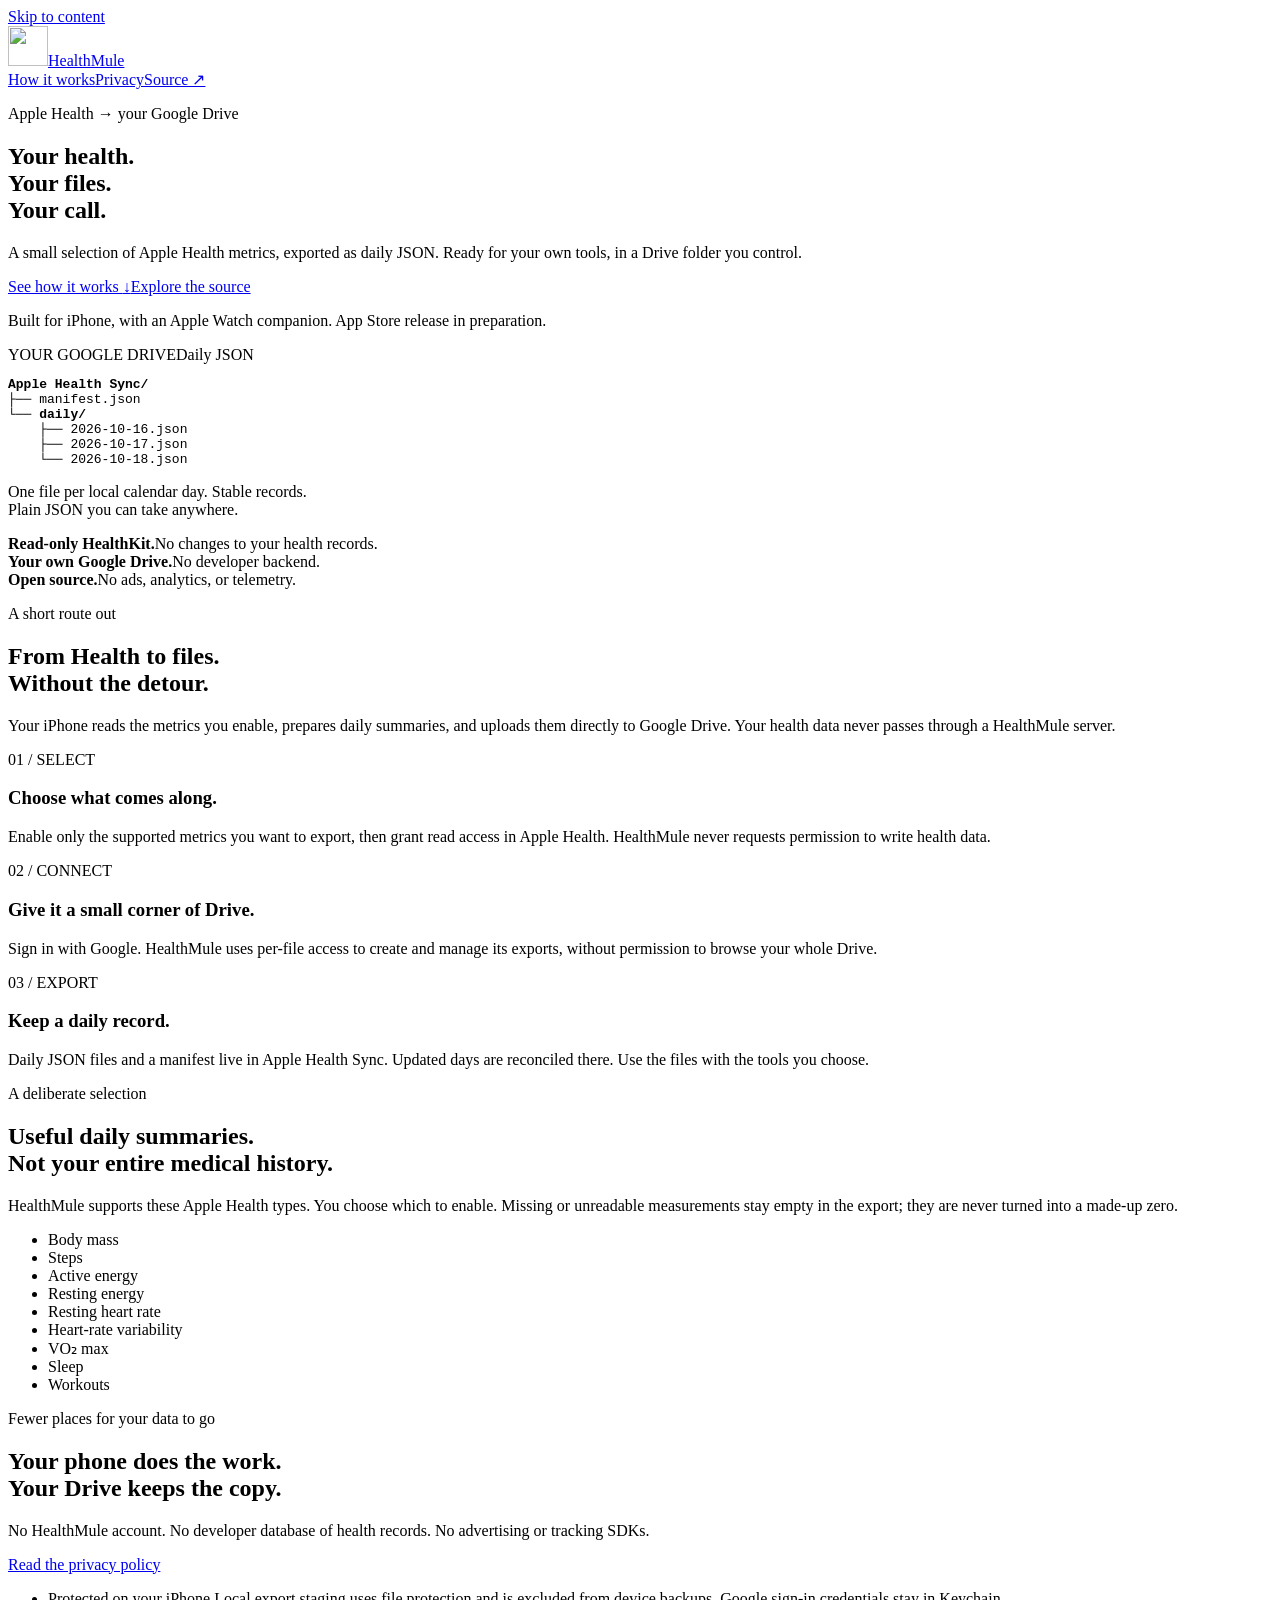
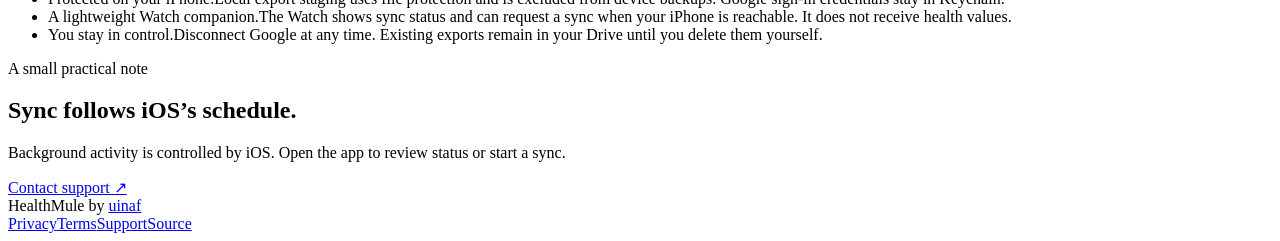
==== website/index.html @ 0ae4e0bc "feat: add HealthMule website and privacy policy" ====
<!doctype html>
<html lang="en">
<head>
  <meta charset="utf-8">
  <meta name="viewport" content="width=device-width, initial-scale=1">
  <title>HealthMule — Apple Health, in your own files</title>
  <meta name="description" content="Export a small, read-only selection of Apple Health metrics as daily JSON files in your own Google Drive. No developer backend, ads, or analytics.">
  <link rel="canonical" href="https://healthmule.uinaf.dev/">
  <link rel="icon" href="/assets/icon.png" type="image/png">
  <link rel="stylesheet" href="/styles.css">
  <meta name="theme-color" content="#11120f">
</head>
<body>
  <a class="skip" href="#main">Skip to content</a>
  <header class="header wrap">
    <a class="brand" href="/" aria-label="HealthMule home"><img src="/assets/icon.png" alt="" width="40" height="40">HealthMule</a>
    <nav class="nav" aria-label="Main navigation"><a href="#how-it-works">How it works</a><a href="/privacy/">Privacy</a><a class="source" href="https://github.com/uinaf/healthmule-ios">Source ↗</a></nav>
  </header>
  <main id="main" class="wrap">
    <section class="hero" aria-labelledby="hero-title">
      <div>
        <p class="eyebrow">Apple Health → your Google Drive</p>
        <h1 id="hero-title">Your health.<br>Your files.<br><span>Your call.</span></h1>
        <p class="intro">A small selection of Apple Health metrics, exported as daily JSON. Ready for your own tools, in a Drive folder you control.</p>
        <div class="actions"><a class="button" href="#how-it-works">See how it works <span aria-hidden="true">↓</span></a><a class="text-link" href="https://github.com/uinaf/healthmule-ios">Explore the source</a></div>
        <p class="availability">Built for iPhone, with an Apple Watch companion. App Store release in preparation.</p>
      </div>
      <div class="export" aria-label="Illustrative export folder structure">
        <div class="export-top"><span>YOUR GOOGLE DRIVE</span><span class="status"><span class="dot" aria-hidden="true"></span>Daily JSON</span></div>
        <pre class="file-tree"><strong>Apple Health Sync/</strong>
├── manifest.json
└── <strong>daily/</strong>
    ├── 2026-10-16.json
    ├── 2026-10-17.json
    └── 2026-10-18.json</pre>
        <p class="export-note">One file per local calendar day. Stable records.<br>Plain JSON you can take anywhere.</p>
      </div>
    </section>
    <div class="principles" aria-label="Privacy principles"><div><b>Read-only HealthKit.</b><span>No changes to your health records.</span></div><div><b>Your own Google Drive.</b><span>No developer backend.</span></div><div><b>Open source.</b><span>No ads, analytics, or telemetry.</span></div></div>
    <section class="section" id="how-it-works" aria-labelledby="how-title">
      <div class="section-head"><div><p class="eyebrow">A short route out</p><h2 id="how-title">From Health to files.<br>Without the detour.</h2></div><p>Your iPhone reads the metrics you enable, prepares daily summaries, and uploads them directly to Google Drive. Your health data never passes through a HealthMule server.</p></div>
      <div class="steps">
        <div><span class="step-number">01 / SELECT</span><h3>Choose what comes along.</h3><p>Enable only the supported metrics you want to export, then grant read access in Apple Health. HealthMule never requests permission to write health data.</p></div>
        <div><span class="step-number">02 / CONNECT</span><h3>Give it a small corner of Drive.</h3><p>Sign in with Google. HealthMule uses per-file access to create and manage its exports, without permission to browse your whole Drive.</p></div>
        <div><span class="step-number">03 / EXPORT</span><h3>Keep a daily record.</h3><p>Daily JSON files and a manifest live in Apple Health Sync. Updated days are reconciled there. Use the files with the tools you choose.</p></div>
      </div>
    </section>
    <section class="section" aria-labelledby="metrics-title">
      <p class="eyebrow">A deliberate selection</p><h2 id="metrics-title">Useful daily summaries.<br>Not your entire medical history.</h2>
      <p class="section-copy">HealthMule supports these Apple Health types. You choose which to enable. Missing or unreadable measurements stay empty in the export; they are never turned into a made-up zero.</p>
      <ul class="metric-list"><li>Body mass</li><li>Steps</li><li>Active energy</li><li>Resting energy</li><li>Resting heart rate</li><li>Heart-rate variability</li><li>VO₂ max</li><li>Sleep</li><li>Workouts</li></ul>
    </section>
    <section class="section privacy-block" aria-labelledby="privacy-title">
      <div><p class="eyebrow">Fewer places for your data to go</p><h2 id="privacy-title">Your phone does the work.<br>Your Drive keeps the copy.</h2><p class="section-copy">No HealthMule account. No developer database of health records. No advertising or tracking SDKs.</p><a class="text-link" href="/privacy/">Read the privacy policy</a></div>
      <ul class="privacy-points"><li>Protected on your iPhone.<span>Local export staging uses file protection and is excluded from device backups. Google sign-in credentials stay in Keychain.</span></li><li>A lightweight Watch companion.<span>The Watch shows sync status and can request a sync when your iPhone is reachable. It does not receive health values.</span></li><li>You stay in control.<span>Disconnect Google at any time. Existing exports remain in your Drive until you delete them yourself.</span></li></ul>
    </section>
    <section class="section support" aria-labelledby="support-title"><div><p class="eyebrow">A small practical note</p><h2 id="support-title">Sync follows iOS’s schedule.</h2><p>Background activity is controlled by iOS. Open the app to review status or start a sync.</p></div><a class="text-link" href="mailto:altay@uinaf.dev">Contact support ↗</a></section>
  </main>
  <footer class="footer wrap"><span>HealthMule by <a href="https://uinaf.dev">uinaf</a></span><div class="footer-links"><a href="/privacy/">Privacy</a><a href="/terms/">Terms</a><a href="mailto:altay@uinaf.dev">Support</a><a href="https://github.com/uinaf/healthmule-ios">Source</a></div></footer>
</body>
</html>
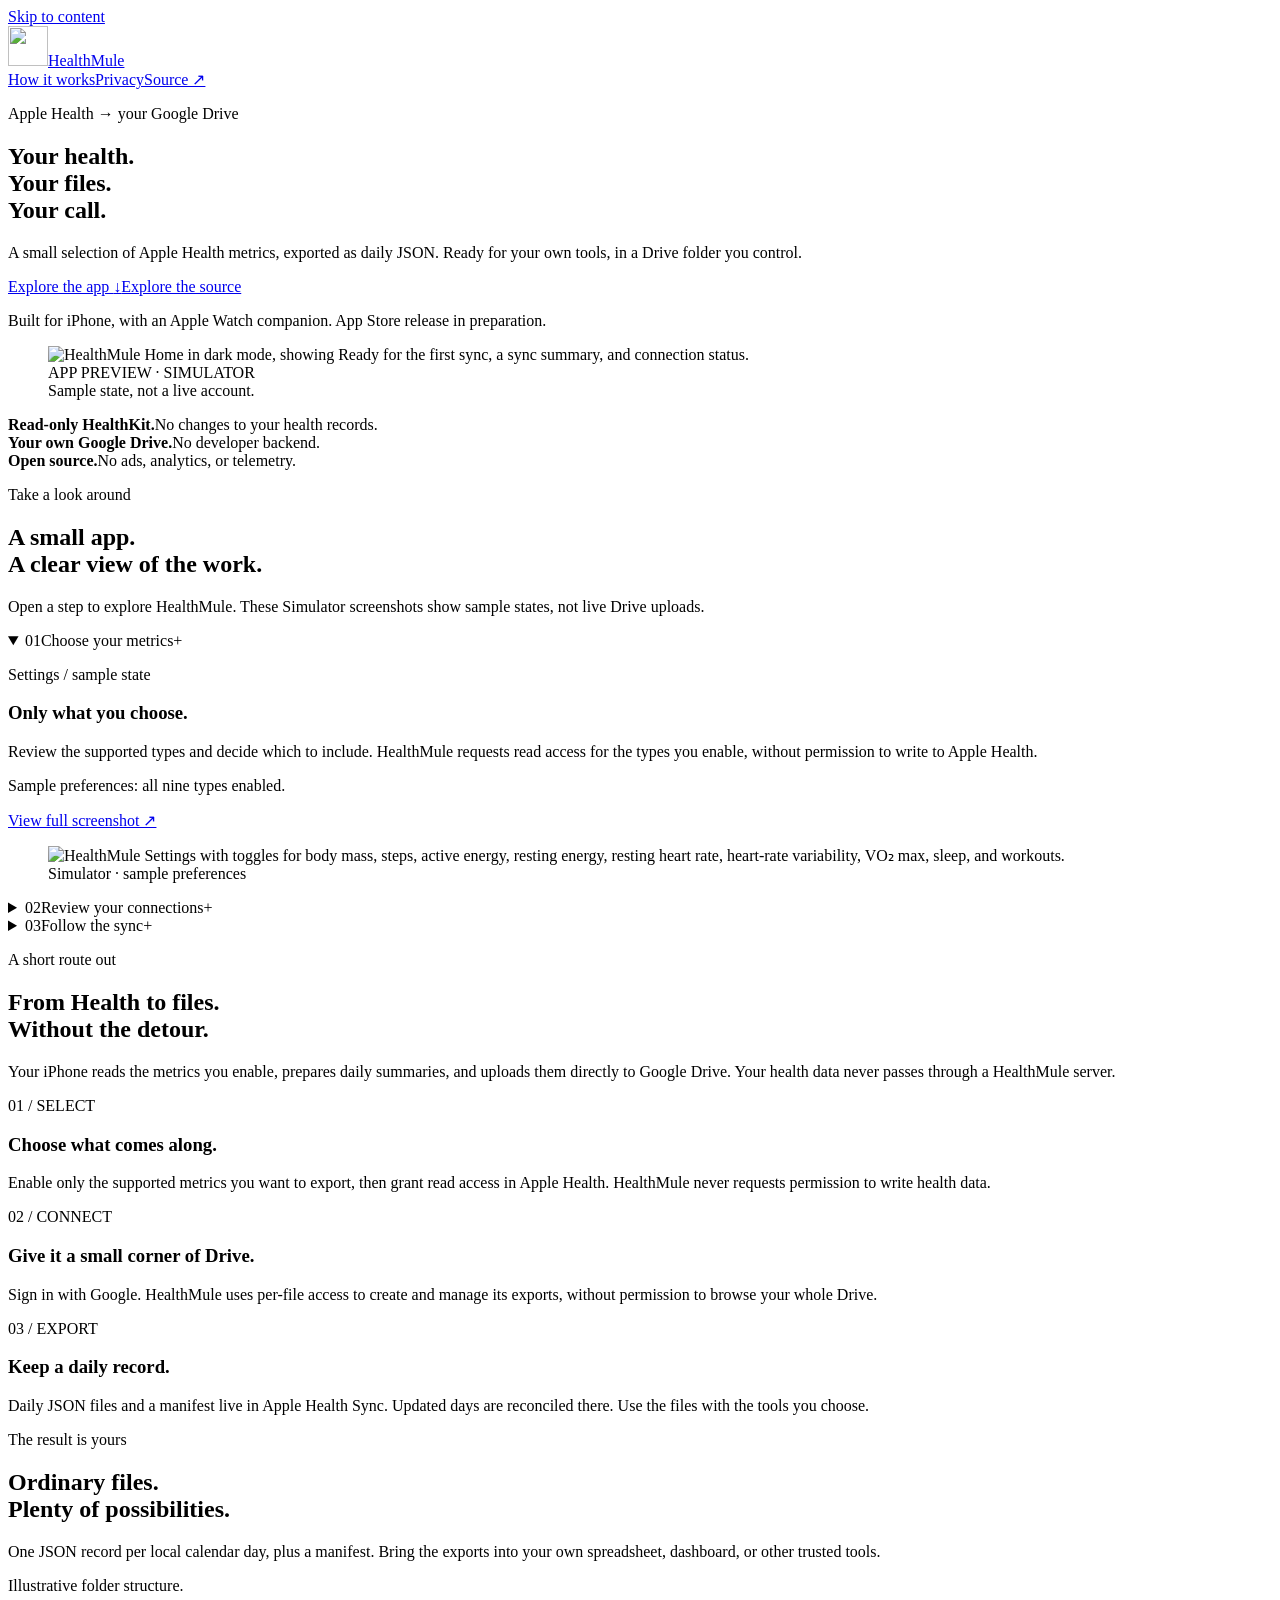
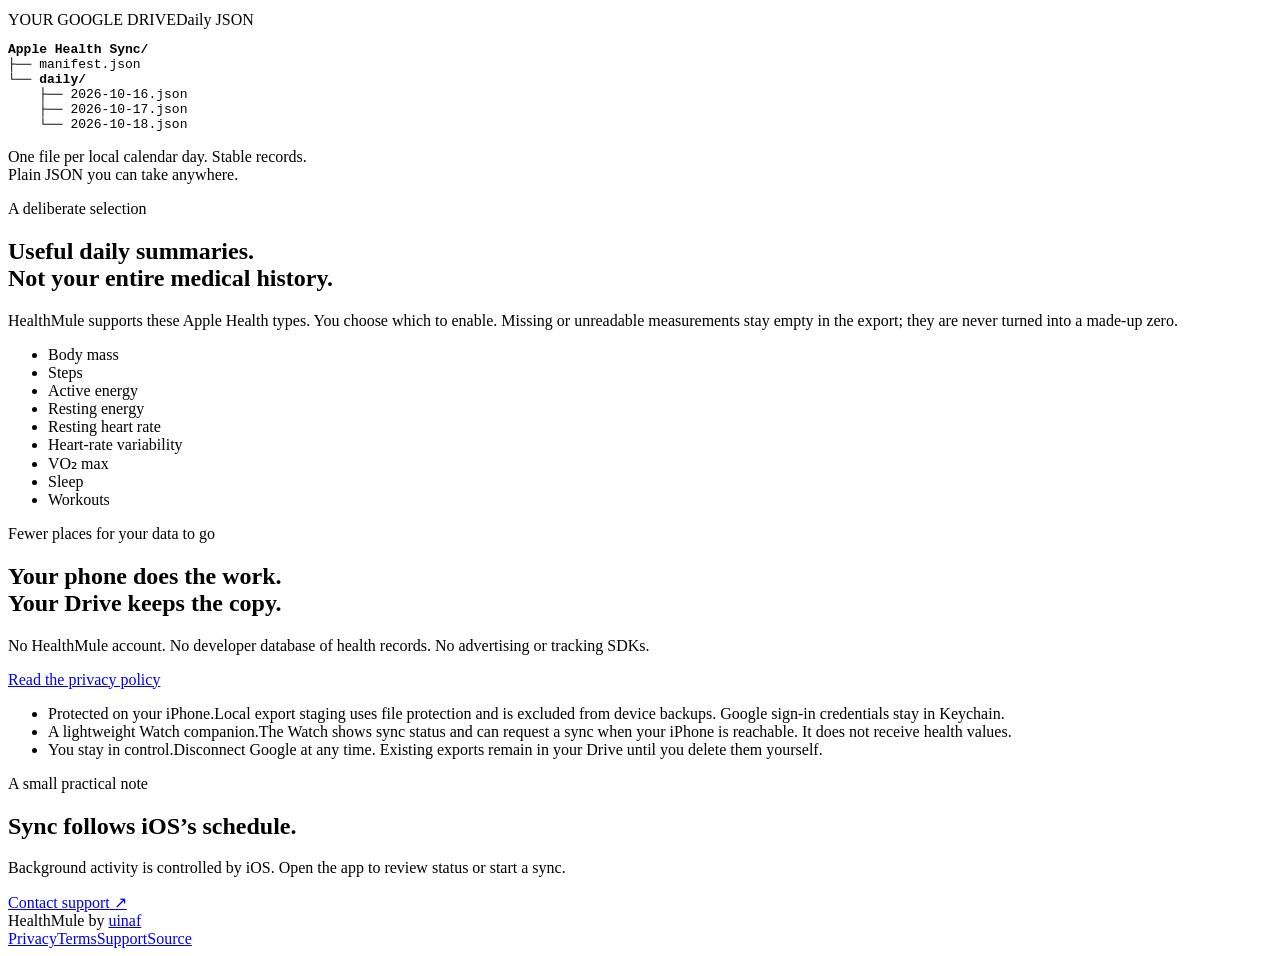
==== commit 2f0d8c65: "feat: show app screenshots and walkthrough on website" ====
--- a/website/index.html
+++ b/website/index.html
@@ -22,9 +22,41 @@
         <p class="eyebrow">Apple Health → your Google Drive</p>
         <h1 id="hero-title">Your health.<br>Your files.<br><span>Your call.</span></h1>
         <p class="intro">A small selection of Apple Health metrics, exported as daily JSON. Ready for your own tools, in a Drive folder you control.</p>
-        <div class="actions"><a class="button" href="#how-it-works">See how it works <span aria-hidden="true">↓</span></a><a class="text-link" href="https://github.com/uinaf/healthmule-ios">Explore the source</a></div>
+        <div class="actions"><a class="button" href="#demo">Explore the app <span aria-hidden="true">↓</span></a><a class="text-link" href="https://github.com/uinaf/healthmule-ios">Explore the source</a></div>
         <p class="availability">Built for iPhone, with an Apple Watch companion. App Store release in preparation.</p>
       </div>
+      <figure class="hero-preview">
+        <div class="phone-frame"><img src="/assets/home-dark.jpg" width="660" height="1435" alt="HealthMule Home in dark mode, showing Ready for the first sync, a sync summary, and connection status." fetchpriority="high"></div>
+        <figcaption>APP PREVIEW · SIMULATOR<br><span>Sample state, not a live account.</span></figcaption>
+      </figure>
+    </section>
+    <div class="principles" aria-label="Privacy principles"><div><b>Read-only HealthKit.</b><span>No changes to your health records.</span></div><div><b>Your own Google Drive.</b><span>No developer backend.</span></div><div><b>Open source.</b><span>No ads, analytics, or telemetry.</span></div></div>
+    <section class="section" id="demo" aria-labelledby="demo-title">
+      <div class="section-head"><div><p class="eyebrow">Take a look around</p><h2 id="demo-title">A small app.<br>A clear view of the work.</h2></div><p>Open a step to explore HealthMule. These Simulator screenshots show sample states, not live Drive uploads.</p></div>
+      <div class="walkthrough">
+        <details name="app-demo" open>
+          <summary><span class="demo-number">01</span><span>Choose your metrics</span><span class="demo-toggle" aria-hidden="true">+</span></summary>
+          <div class="demo-content"><div class="demo-copy"><p class="eyebrow">Settings / sample state</p><h3>Only what you choose.</h3><p>Review the supported types and decide which to include. HealthMule requests read access for the types you enable, without permission to write to Apple Health.</p><p class="demo-note">Sample preferences: all nine types enabled.</p><a class="text-link" href="/assets/settings.jpg">View full screenshot ↗</a></div><figure class="demo-screen"><img src="/assets/settings.jpg" width="660" height="1435" alt="HealthMule Settings with toggles for body mass, steps, active energy, resting energy, resting heart rate, heart-rate variability, VO₂ max, sleep, and workouts." loading="lazy"><figcaption>Simulator · sample preferences</figcaption></figure></div>
+        </details>
+        <details name="app-demo">
+          <summary><span class="demo-number">02</span><span>Review your connections</span><span class="demo-toggle" aria-hidden="true">+</span></summary>
+          <div class="demo-content"><div class="demo-copy"><p class="eyebrow">Home / sample state</p><h3>Know when you’re ready.</h3><p>Home brings Apple Health access, Google Drive connection status, and the sync summary together. Start a sync from the same screen when setup is ready.</p><p class="demo-note">Sample account and connection status.</p><a class="text-link" href="/assets/home-dark.jpg">View full screenshot ↗</a></div><figure class="demo-screen"><img src="/assets/home-dark.jpg" width="660" height="1435" alt="HealthMule Home in dark mode, ready for the first sync, with Apple Health and Google Drive connection rows." loading="lazy"><figcaption>Simulator · sample connections</figcaption></figure></div>
+        </details>
+        <details name="app-demo">
+          <summary><span class="demo-number">03</span><span>Follow the sync</span><span class="demo-toggle" aria-hidden="true">+</span></summary>
+          <div class="demo-content"><div class="demo-copy"><p class="eyebrow">Sync / sample state</p><h3>See progress as it happens.</h3><p>HealthMule prepares daily records locally before uploading them. The sync card shows progress through that work, with a summary below.</p><p class="demo-note">Sample progress: processing 12 of 30 days.</p><a class="text-link" href="/assets/sync-in-progress.jpg">View full screenshot ↗</a></div><figure class="demo-screen"><img src="/assets/sync-in-progress.jpg" width="660" height="1435" alt="HealthMule showing Syncing your latest changes and a progress bar labeled Processing 12 of 30 days." loading="lazy"><figcaption>Simulator · simulated sync progress</figcaption></figure></div>
+        </details>
+      </div>
+    </section>
+    <section class="section" id="how-it-works" aria-labelledby="how-title">
+      <div class="section-head"><div><p class="eyebrow">A short route out</p><h2 id="how-title">From Health to files.<br>Without the detour.</h2></div><p>Your iPhone reads the metrics you enable, prepares daily summaries, and uploads them directly to Google Drive. Your health data never passes through a HealthMule server.</p></div>
+      <div class="steps">
+        <div><span class="step-number">01 / SELECT</span><h3>Choose what comes along.</h3><p>Enable only the supported metrics you want to export, then grant read access in Apple Health. HealthMule never requests permission to write health data.</p></div>
+        <div><span class="step-number">02 / CONNECT</span><h3>Give it a small corner of Drive.</h3><p>Sign in with Google. HealthMule uses per-file access to create and manage its exports, without permission to browse your whole Drive.</p></div>
+        <div><span class="step-number">03 / EXPORT</span><h3>Keep a daily record.</h3><p>Daily JSON files and a manifest live in Apple Health Sync. Updated days are reconciled there. Use the files with the tools you choose.</p></div>
+      </div>
+    </section>
+    <section class="section export-section" aria-labelledby="files-title"><div><p class="eyebrow">The result is yours</p><h2 id="files-title">Ordinary files.<br>Plenty of possibilities.</h2><p class="section-copy">One JSON record per local calendar day, plus a manifest. Bring the exports into your own spreadsheet, dashboard, or other trusted tools.</p><p class="demo-note">Illustrative folder structure.</p></div>
       <div class="export" aria-label="Illustrative export folder structure">
         <div class="export-top"><span>YOUR GOOGLE DRIVE</span><span class="status"><span class="dot" aria-hidden="true"></span>Daily JSON</span></div>
         <pre class="file-tree"><strong>Apple Health Sync/</strong>
@@ -36,15 +68,6 @@
         <p class="export-note">One file per local calendar day. Stable records.<br>Plain JSON you can take anywhere.</p>
       </div>
     </section>
-    <div class="principles" aria-label="Privacy principles"><div><b>Read-only HealthKit.</b><span>No changes to your health records.</span></div><div><b>Your own Google Drive.</b><span>No developer backend.</span></div><div><b>Open source.</b><span>No ads, analytics, or telemetry.</span></div></div>
-    <section class="section" id="how-it-works" aria-labelledby="how-title">
-      <div class="section-head"><div><p class="eyebrow">A short route out</p><h2 id="how-title">From Health to files.<br>Without the detour.</h2></div><p>Your iPhone reads the metrics you enable, prepares daily summaries, and uploads them directly to Google Drive. Your health data never passes through a HealthMule server.</p></div>
-      <div class="steps">
-        <div><span class="step-number">01 / SELECT</span><h3>Choose what comes along.</h3><p>Enable only the supported metrics you want to export, then grant read access in Apple Health. HealthMule never requests permission to write health data.</p></div>
-        <div><span class="step-number">02 / CONNECT</span><h3>Give it a small corner of Drive.</h3><p>Sign in with Google. HealthMule uses per-file access to create and manage its exports, without permission to browse your whole Drive.</p></div>
-        <div><span class="step-number">03 / EXPORT</span><h3>Keep a daily record.</h3><p>Daily JSON files and a manifest live in Apple Health Sync. Updated days are reconciled there. Use the files with the tools you choose.</p></div>
-      </div>
-    </section>
     <section class="section" aria-labelledby="metrics-title">
       <p class="eyebrow">A deliberate selection</p><h2 id="metrics-title">Useful daily summaries.<br>Not your entire medical history.</h2>
       <p class="section-copy">HealthMule supports these Apple Health types. You choose which to enable. Missing or unreadable measurements stay empty in the export; they are never turned into a made-up zero.</p>
@@ -54,8 +77,8 @@
       <div><p class="eyebrow">Fewer places for your data to go</p><h2 id="privacy-title">Your phone does the work.<br>Your Drive keeps the copy.</h2><p class="section-copy">No HealthMule account. No developer database of health records. No advertising or tracking SDKs.</p><a class="text-link" href="/privacy/">Read the privacy policy</a></div>
       <ul class="privacy-points"><li>Protected on your iPhone.<span>Local export staging uses file protection and is excluded from device backups. Google sign-in credentials stay in Keychain.</span></li><li>A lightweight Watch companion.<span>The Watch shows sync status and can request a sync when your iPhone is reachable. It does not receive health values.</span></li><li>You stay in control.<span>Disconnect Google at any time. Existing exports remain in your Drive until you delete them yourself.</span></li></ul>
     </section>
-    <section class="section support" aria-labelledby="support-title"><div><p class="eyebrow">A small practical note</p><h2 id="support-title">Sync follows iOS’s schedule.</h2><p>Background activity is controlled by iOS. Open the app to review status or start a sync.</p></div><a class="text-link" href="mailto:altay@uinaf.dev">Contact support ↗</a></section>
+    <section class="section support" aria-labelledby="support-title"><div><p class="eyebrow">A small practical note</p><h2 id="support-title">Sync follows iOS’s schedule.</h2><p>Background activity is controlled by iOS. Open the app to review status or start a sync.</p></div><a class="text-link" href="mailto:dev@uinaf.dev">Contact support ↗</a></section>
   </main>
-  <footer class="footer wrap"><span>HealthMule by <a href="https://uinaf.dev">uinaf</a></span><div class="footer-links"><a href="/privacy/">Privacy</a><a href="/terms/">Terms</a><a href="mailto:altay@uinaf.dev">Support</a><a href="https://github.com/uinaf/healthmule-ios">Source</a></div></footer>
+  <footer class="footer wrap"><span>HealthMule by <a href="https://uinaf.dev">uinaf</a></span><div class="footer-links"><a href="/privacy/">Privacy</a><a href="/terms/">Terms</a><a href="mailto:dev@uinaf.dev">Support</a><a href="https://github.com/uinaf/healthmule-ios">Source</a></div></footer>
 </body>
 </html>
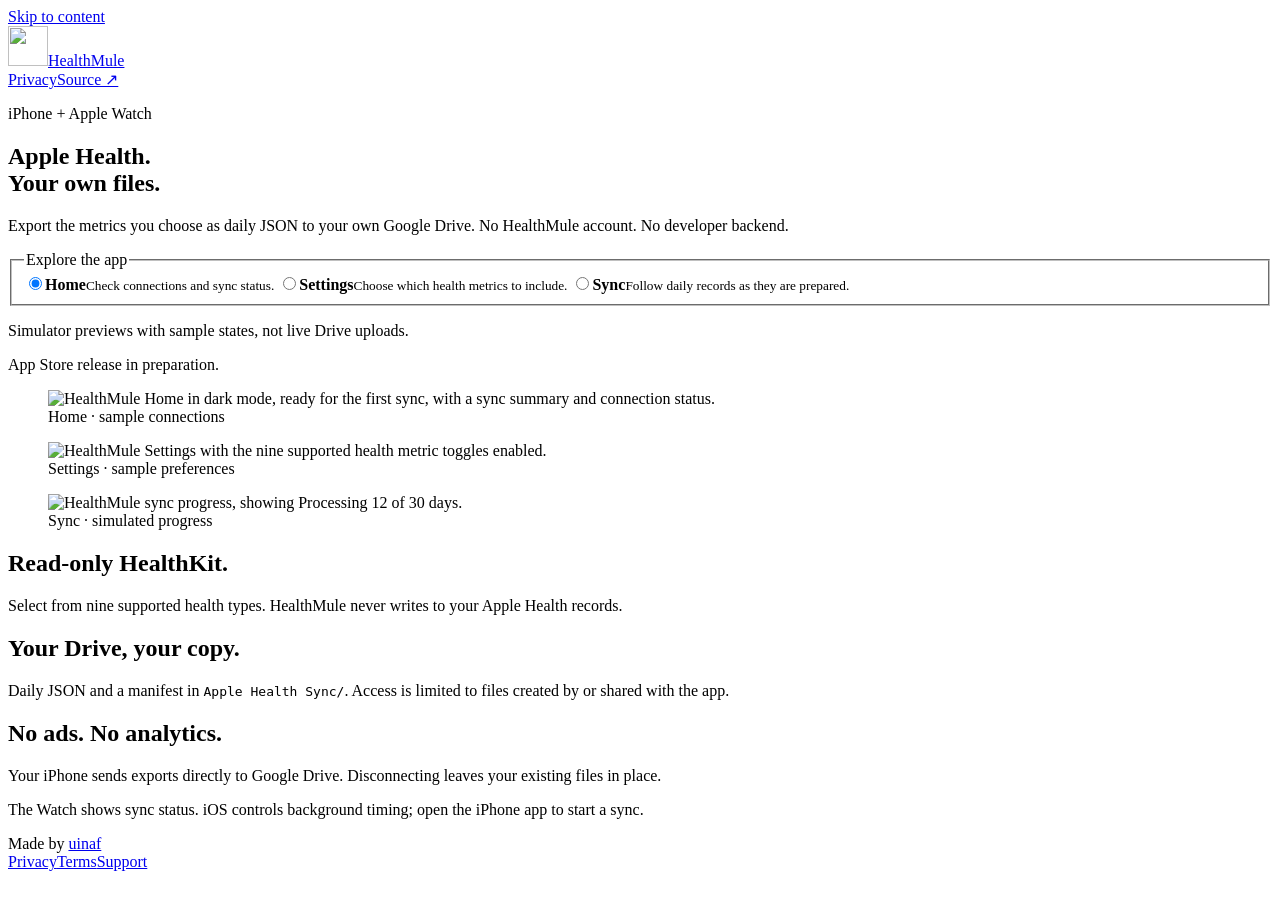
==== commit eda89c8d: "feat: simplify HealthMule website and use WebP screenshots" ====
--- a/website/index.html
+++ b/website/index.html
@@ -4,7 +4,7 @@
   <meta charset="utf-8">
   <meta name="viewport" content="width=device-width, initial-scale=1">
   <title>HealthMule — Apple Health, in your own files</title>
-  <meta name="description" content="Export a small, read-only selection of Apple Health metrics as daily JSON files in your own Google Drive. No developer backend, ads, or analytics.">
+  <meta name="description" content="Export selected Apple Health metrics as daily JSON files in your own Google Drive. Read-only access. No developer backend, ads, or analytics.">
   <link rel="canonical" href="https://healthmule.uinaf.dev/">
   <link rel="icon" href="/assets/icon.png" type="image/png">
   <link rel="stylesheet" href="/styles.css">
@@ -14,71 +14,36 @@
   <a class="skip" href="#main">Skip to content</a>
   <header class="header wrap">
     <a class="brand" href="/" aria-label="HealthMule home"><img src="/assets/icon.png" alt="" width="40" height="40">HealthMule</a>
-    <nav class="nav" aria-label="Main navigation"><a href="#how-it-works">How it works</a><a href="/privacy/">Privacy</a><a class="source" href="https://github.com/uinaf/healthmule-ios">Source ↗</a></nav>
+    <nav class="nav" aria-label="Main navigation"><a href="/privacy/">Privacy</a><a href="https://github.com/uinaf/healthmule-ios">Source ↗</a></nav>
   </header>
   <main id="main" class="wrap">
     <section class="hero" aria-labelledby="hero-title">
-      <div>
-        <p class="eyebrow">Apple Health → your Google Drive</p>
-        <h1 id="hero-title">Your health.<br>Your files.<br><span>Your call.</span></h1>
-        <p class="intro">A small selection of Apple Health metrics, exported as daily JSON. Ready for your own tools, in a Drive folder you control.</p>
-        <div class="actions"><a class="button" href="#demo">Explore the app <span aria-hidden="true">↓</span></a><a class="text-link" href="https://github.com/uinaf/healthmule-ios">Explore the source</a></div>
-        <p class="availability">Built for iPhone, with an Apple Watch companion. App Store release in preparation.</p>
+      <div class="hero-copy">
+        <p class="eyebrow">iPhone + Apple Watch</p>
+        <h1 id="hero-title">Apple Health.<br><span>Your own files.</span></h1>
+        <p class="intro">Export the metrics you choose as daily JSON to your own Google Drive. No HealthMule account. No developer backend.</p>
+        <fieldset class="preview-controls" aria-describedby="preview-note">
+          <legend>Explore the app</legend>
+          <label><input type="radio" name="preview" id="preview-home" checked><span><strong>Home</strong><small>Check connections and sync status.</small></span></label>
+          <label><input type="radio" name="preview" id="preview-settings"><span><strong>Settings</strong><small>Choose which health metrics to include.</small></span></label>
+          <label><input type="radio" name="preview" id="preview-sync"><span><strong>Sync</strong><small>Follow daily records as they are prepared.</small></span></label>
+        </fieldset>
+        <p class="preview-note" id="preview-note">Simulator previews with sample states, not live Drive uploads.</p>
+        <p class="availability">App Store release in preparation.</p>
       </div>
-      <figure class="hero-preview">
-        <div class="phone-frame"><img src="/assets/home-dark.jpg" width="660" height="1435" alt="HealthMule Home in dark mode, showing Ready for the first sync, a sync summary, and connection status." fetchpriority="high"></div>
-        <figcaption>APP PREVIEW · SIMULATOR<br><span>Sample state, not a live account.</span></figcaption>
-      </figure>
-    </section>
-    <div class="principles" aria-label="Privacy principles"><div><b>Read-only HealthKit.</b><span>No changes to your health records.</span></div><div><b>Your own Google Drive.</b><span>No developer backend.</span></div><div><b>Open source.</b><span>No ads, analytics, or telemetry.</span></div></div>
-    <section class="section" id="demo" aria-labelledby="demo-title">
-      <div class="section-head"><div><p class="eyebrow">Take a look around</p><h2 id="demo-title">A small app.<br>A clear view of the work.</h2></div><p>Open a step to explore HealthMule. These Simulator screenshots show sample states, not live Drive uploads.</p></div>
-      <div class="walkthrough">
-        <details name="app-demo" open>
-          <summary><span class="demo-number">01</span><span>Choose your metrics</span><span class="demo-toggle" aria-hidden="true">+</span></summary>
-          <div class="demo-content"><div class="demo-copy"><p class="eyebrow">Settings / sample state</p><h3>Only what you choose.</h3><p>Review the supported types and decide which to include. HealthMule requests read access for the types you enable, without permission to write to Apple Health.</p><p class="demo-note">Sample preferences: all nine types enabled.</p><a class="text-link" href="/assets/settings.jpg">View full screenshot ↗</a></div><figure class="demo-screen"><img src="/assets/settings.jpg" width="660" height="1435" alt="HealthMule Settings with toggles for body mass, steps, active energy, resting energy, resting heart rate, heart-rate variability, VO₂ max, sleep, and workouts." loading="lazy"><figcaption>Simulator · sample preferences</figcaption></figure></div>
-        </details>
-        <details name="app-demo">
-          <summary><span class="demo-number">02</span><span>Review your connections</span><span class="demo-toggle" aria-hidden="true">+</span></summary>
-          <div class="demo-content"><div class="demo-copy"><p class="eyebrow">Home / sample state</p><h3>Know when you’re ready.</h3><p>Home brings Apple Health access, Google Drive connection status, and the sync summary together. Start a sync from the same screen when setup is ready.</p><p class="demo-note">Sample account and connection status.</p><a class="text-link" href="/assets/home-dark.jpg">View full screenshot ↗</a></div><figure class="demo-screen"><img src="/assets/home-dark.jpg" width="660" height="1435" alt="HealthMule Home in dark mode, ready for the first sync, with Apple Health and Google Drive connection rows." loading="lazy"><figcaption>Simulator · sample connections</figcaption></figure></div>
-        </details>
-        <details name="app-demo">
-          <summary><span class="demo-number">03</span><span>Follow the sync</span><span class="demo-toggle" aria-hidden="true">+</span></summary>
-          <div class="demo-content"><div class="demo-copy"><p class="eyebrow">Sync / sample state</p><h3>See progress as it happens.</h3><p>HealthMule prepares daily records locally before uploading them. The sync card shows progress through that work, with a summary below.</p><p class="demo-note">Sample progress: processing 12 of 30 days.</p><a class="text-link" href="/assets/sync-in-progress.jpg">View full screenshot ↗</a></div><figure class="demo-screen"><img src="/assets/sync-in-progress.jpg" width="660" height="1435" alt="HealthMule showing Syncing your latest changes and a progress bar labeled Processing 12 of 30 days." loading="lazy"><figcaption>Simulator · simulated sync progress</figcaption></figure></div>
-        </details>
+      <div class="screens">
+        <figure class="preview-home"><div class="phone-frame"><img src="/assets/home-dark.webp" width="660" height="1435" alt="HealthMule Home in dark mode, ready for the first sync, with a sync summary and connection status." fetchpriority="high"></div><figcaption>Home · sample connections</figcaption></figure>
+        <figure class="preview-settings"><div class="phone-frame"><img src="/assets/settings.webp" width="660" height="1435" alt="HealthMule Settings with the nine supported health metric toggles enabled." loading="lazy"></div><figcaption>Settings · sample preferences</figcaption></figure>
+        <figure class="preview-sync"><div class="phone-frame"><img src="/assets/sync-in-progress.webp" width="660" height="1435" alt="HealthMule sync progress, showing Processing 12 of 30 days." loading="lazy"></div><figcaption>Sync · simulated progress</figcaption></figure>
       </div>
     </section>
-    <section class="section" id="how-it-works" aria-labelledby="how-title">
-      <div class="section-head"><div><p class="eyebrow">A short route out</p><h2 id="how-title">From Health to files.<br>Without the detour.</h2></div><p>Your iPhone reads the metrics you enable, prepares daily summaries, and uploads them directly to Google Drive. Your health data never passes through a HealthMule server.</p></div>
-      <div class="steps">
-        <div><span class="step-number">01 / SELECT</span><h3>Choose what comes along.</h3><p>Enable only the supported metrics you want to export, then grant read access in Apple Health. HealthMule never requests permission to write health data.</p></div>
-        <div><span class="step-number">02 / CONNECT</span><h3>Give it a small corner of Drive.</h3><p>Sign in with Google. HealthMule uses per-file access to create and manage its exports, without permission to browse your whole Drive.</p></div>
-        <div><span class="step-number">03 / EXPORT</span><h3>Keep a daily record.</h3><p>Daily JSON files and a manifest live in Apple Health Sync. Updated days are reconciled there. Use the files with the tools you choose.</p></div>
-      </div>
+    <section class="facts" aria-label="Export and privacy">
+      <div><h2>Read-only HealthKit.</h2><p>Select from nine supported health types. HealthMule never writes to your Apple Health records.</p></div>
+      <div><h2>Your Drive, your copy.</h2><p>Daily JSON and a manifest in <code>Apple Health Sync/</code>. Access is limited to files created by or shared with the app.</p></div>
+      <div><h2>No ads. No analytics.</h2><p>Your iPhone sends exports directly to Google Drive. Disconnecting leaves your existing files in place.</p></div>
     </section>
-    <section class="section export-section" aria-labelledby="files-title"><div><p class="eyebrow">The result is yours</p><h2 id="files-title">Ordinary files.<br>Plenty of possibilities.</h2><p class="section-copy">One JSON record per local calendar day, plus a manifest. Bring the exports into your own spreadsheet, dashboard, or other trusted tools.</p><p class="demo-note">Illustrative folder structure.</p></div>
-      <div class="export" aria-label="Illustrative export folder structure">
-        <div class="export-top"><span>YOUR GOOGLE DRIVE</span><span class="status"><span class="dot" aria-hidden="true"></span>Daily JSON</span></div>
-        <pre class="file-tree"><strong>Apple Health Sync/</strong>
-├── manifest.json
-└── <strong>daily/</strong>
-    ├── 2026-10-16.json
-    ├── 2026-10-17.json
-    └── 2026-10-18.json</pre>
-        <p class="export-note">One file per local calendar day. Stable records.<br>Plain JSON you can take anywhere.</p>
-      </div>
-    </section>
-    <section class="section" aria-labelledby="metrics-title">
-      <p class="eyebrow">A deliberate selection</p><h2 id="metrics-title">Useful daily summaries.<br>Not your entire medical history.</h2>
-      <p class="section-copy">HealthMule supports these Apple Health types. You choose which to enable. Missing or unreadable measurements stay empty in the export; they are never turned into a made-up zero.</p>
-      <ul class="metric-list"><li>Body mass</li><li>Steps</li><li>Active energy</li><li>Resting energy</li><li>Resting heart rate</li><li>Heart-rate variability</li><li>VO₂ max</li><li>Sleep</li><li>Workouts</li></ul>
-    </section>
-    <section class="section privacy-block" aria-labelledby="privacy-title">
-      <div><p class="eyebrow">Fewer places for your data to go</p><h2 id="privacy-title">Your phone does the work.<br>Your Drive keeps the copy.</h2><p class="section-copy">No HealthMule account. No developer database of health records. No advertising or tracking SDKs.</p><a class="text-link" href="/privacy/">Read the privacy policy</a></div>
-      <ul class="privacy-points"><li>Protected on your iPhone.<span>Local export staging uses file protection and is excluded from device backups. Google sign-in credentials stay in Keychain.</span></li><li>A lightweight Watch companion.<span>The Watch shows sync status and can request a sync when your iPhone is reachable. It does not receive health values.</span></li><li>You stay in control.<span>Disconnect Google at any time. Existing exports remain in your Drive until you delete them yourself.</span></li></ul>
-    </section>
-    <section class="section support" aria-labelledby="support-title"><div><p class="eyebrow">A small practical note</p><h2 id="support-title">Sync follows iOS’s schedule.</h2><p>Background activity is controlled by iOS. Open the app to review status or start a sync.</p></div><a class="text-link" href="mailto:dev@uinaf.dev">Contact support ↗</a></section>
+    <p class="platform-note">The Watch shows sync status. iOS controls background timing; open the iPhone app to start a sync.</p>
   </main>
-  <footer class="footer wrap"><span>HealthMule by <a href="https://uinaf.dev">uinaf</a></span><div class="footer-links"><a href="/privacy/">Privacy</a><a href="/terms/">Terms</a><a href="mailto:dev@uinaf.dev">Support</a><a href="https://github.com/uinaf/healthmule-ios">Source</a></div></footer>
+  <footer class="footer wrap"><span>Made by <a href="https://uinaf.dev">uinaf</a></span><div class="footer-links"><a href="/privacy/">Privacy</a><a href="/terms/">Terms</a><a href="mailto:dev@uinaf.dev">Support</a></div></footer>
 </body>
 </html>
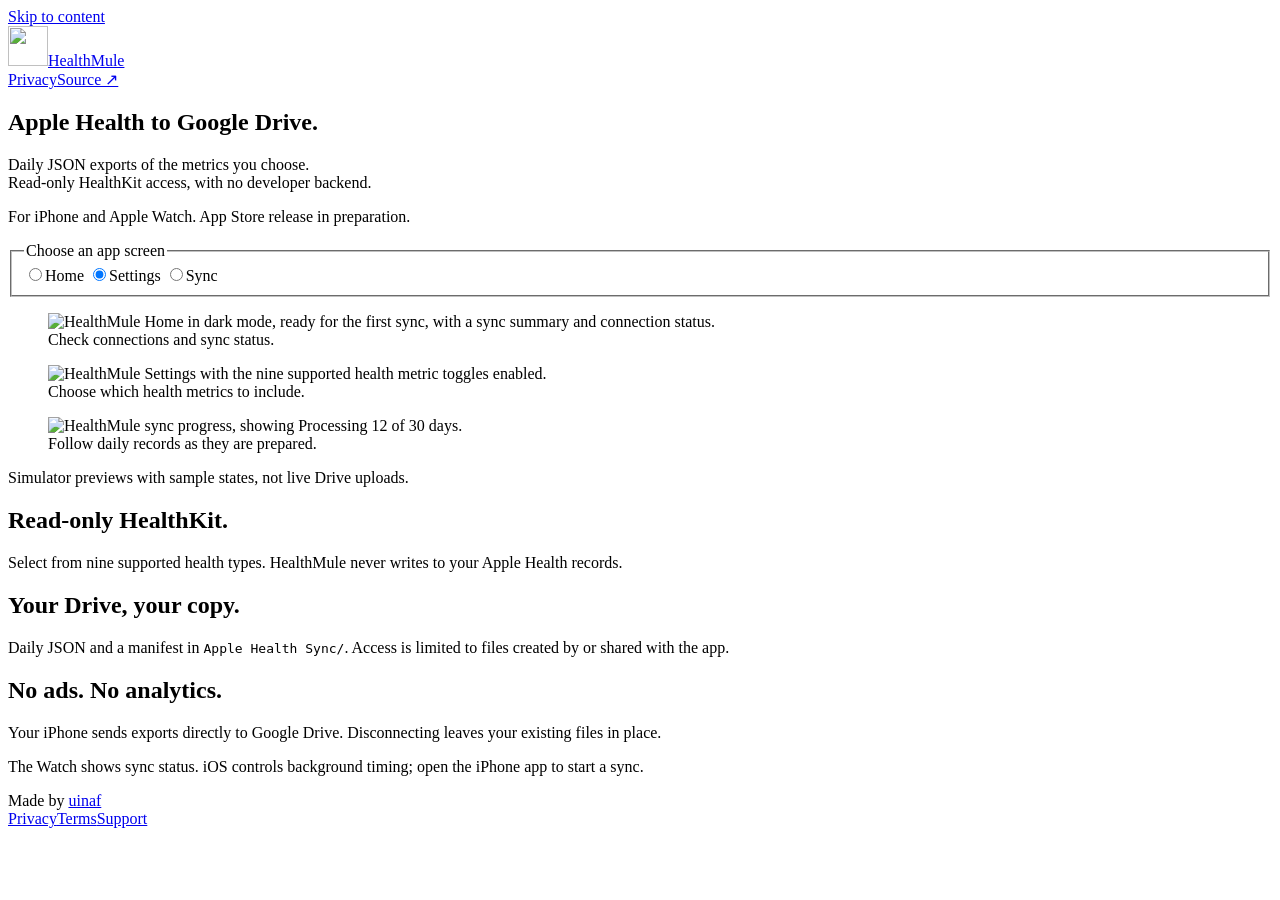
==== commit 63d8e9a2: "feat: match website to app and follow system appearance" ====
--- a/website/index.html
+++ b/website/index.html
@@ -8,7 +8,8 @@
   <link rel="canonical" href="https://healthmule.uinaf.dev/">
   <link rel="icon" href="/assets/icon.png" type="image/png">
   <link rel="stylesheet" href="/styles.css">
-  <meta name="theme-color" content="#11120f">
+  <meta name="theme-color" content="#ffffff" media="(prefers-color-scheme: light)">
+  <meta name="theme-color" content="#101010" media="(prefers-color-scheme: dark)">
 </head>
 <body>
   <a class="skip" href="#main">Skip to content</a>
@@ -18,24 +19,23 @@
   </header>
   <main id="main" class="wrap">
     <section class="hero" aria-labelledby="hero-title">
-      <div class="hero-copy">
-        <p class="eyebrow">iPhone + Apple Watch</p>
-        <h1 id="hero-title">Apple Health.<br><span>Your own files.</span></h1>
-        <p class="intro">Export the metrics you choose as daily JSON to your own Google Drive. No HealthMule account. No developer backend.</p>
-        <fieldset class="preview-controls" aria-describedby="preview-note">
-          <legend>Explore the app</legend>
-          <label><input type="radio" name="preview" id="preview-home" checked><span><strong>Home</strong><small>Check connections and sync status.</small></span></label>
-          <label><input type="radio" name="preview" id="preview-settings"><span><strong>Settings</strong><small>Choose which health metrics to include.</small></span></label>
-          <label><input type="radio" name="preview" id="preview-sync"><span><strong>Sync</strong><small>Follow daily records as they are prepared.</small></span></label>
-        </fieldset>
-        <p class="preview-note" id="preview-note">Simulator previews with sample states, not live Drive uploads.</p>
-        <p class="availability">App Store release in preparation.</p>
+      <h1 id="hero-title">Apple Health to Google Drive.</h1>
+      <p class="intro">Daily JSON exports of the metrics you choose. <br>Read-only HealthKit access, with no developer backend.</p>
+      <p class="availability">For iPhone and Apple Watch. App Store release in preparation.</p>
+    </section>
+    <section class="app-preview" aria-label="Explore HealthMule" aria-describedby="preview-note">
+      <fieldset class="preview-controls">
+        <legend class="visually-hidden">Choose an app screen</legend>
+        <label><input type="radio" name="preview" id="preview-home"><span>Home</span></label>
+        <label><input type="radio" name="preview" id="preview-settings" checked><span>Settings</span></label>
+        <label><input type="radio" name="preview" id="preview-sync"><span>Sync</span></label>
+      </fieldset>
+      <div class="screens">
+        <figure class="preview-home"><img src="/assets/home-dark.webp" width="660" height="1435" alt="HealthMule Home in dark mode, ready for the first sync, with a sync summary and connection status." loading="lazy"><figcaption>Check connections and sync status.</figcaption></figure>
+        <figure class="preview-settings"><img src="/assets/settings.webp" width="660" height="1435" alt="HealthMule Settings with the nine supported health metric toggles enabled." fetchpriority="high"><figcaption>Choose which health metrics to include.</figcaption></figure>
+        <figure class="preview-sync"><img src="/assets/sync-in-progress.webp" width="660" height="1435" alt="HealthMule sync progress, showing Processing 12 of 30 days." loading="lazy"><figcaption>Follow daily records as they are prepared.</figcaption></figure>
       </div>
-      <div class="screens">
-        <figure class="preview-home"><div class="phone-frame"><img src="/assets/home-dark.webp" width="660" height="1435" alt="HealthMule Home in dark mode, ready for the first sync, with a sync summary and connection status." fetchpriority="high"></div><figcaption>Home · sample connections</figcaption></figure>
-        <figure class="preview-settings"><div class="phone-frame"><img src="/assets/settings.webp" width="660" height="1435" alt="HealthMule Settings with the nine supported health metric toggles enabled." loading="lazy"></div><figcaption>Settings · sample preferences</figcaption></figure>
-        <figure class="preview-sync"><div class="phone-frame"><img src="/assets/sync-in-progress.webp" width="660" height="1435" alt="HealthMule sync progress, showing Processing 12 of 30 days." loading="lazy"></div><figcaption>Sync · simulated progress</figcaption></figure>
-      </div>
+      <p class="preview-note" id="preview-note">Simulator previews with sample states, not live Drive uploads.</p>
     </section>
     <section class="facts" aria-label="Export and privacy">
       <div><h2>Read-only HealthKit.</h2><p>Select from nine supported health types. HealthMule never writes to your Apple Health records.</p></div>
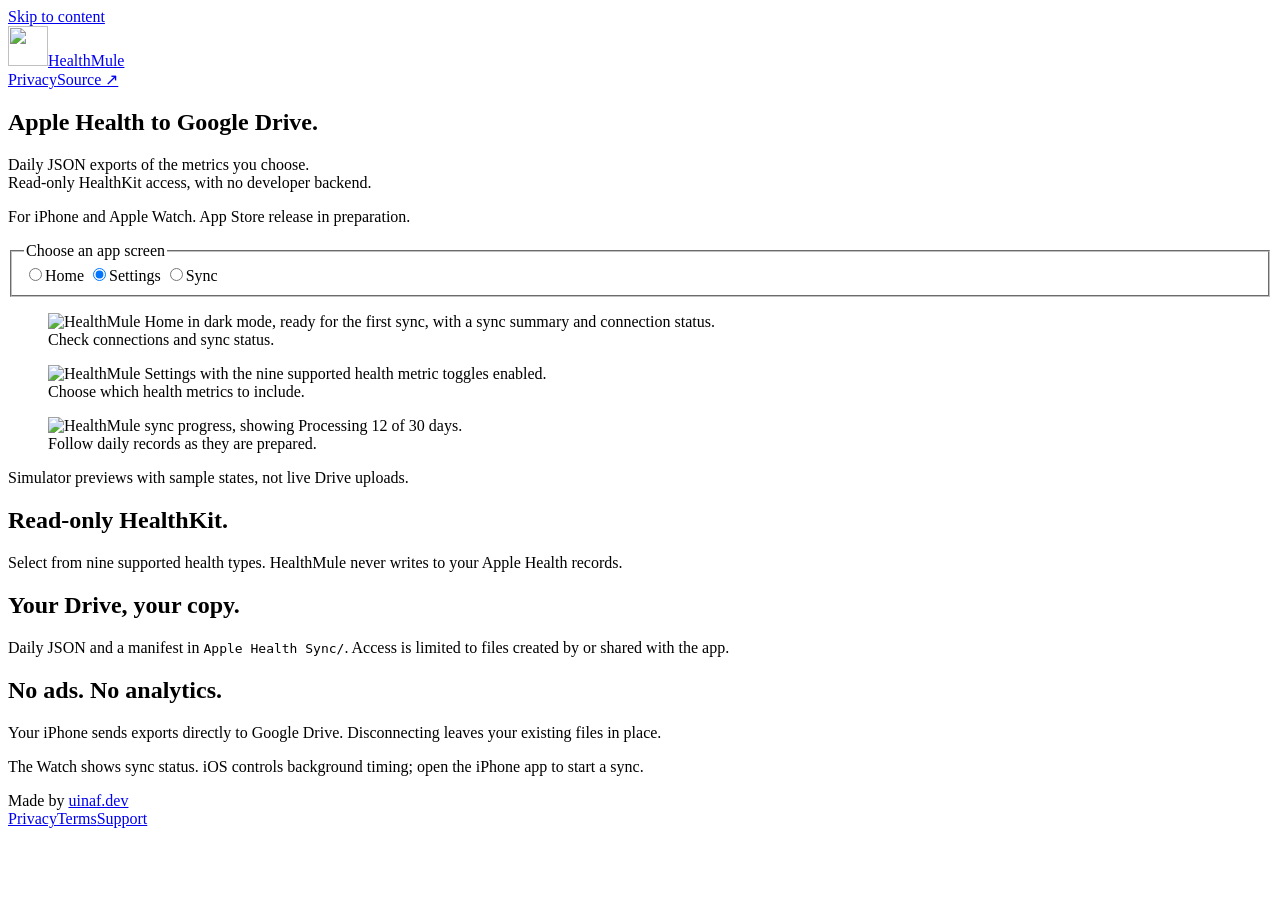
==== commit 668e357d: "fix: use domain and full legal name on website" ====
--- a/website/index.html
+++ b/website/index.html
@@ -44,6 +44,6 @@
     </section>
     <p class="platform-note">The Watch shows sync status. iOS controls background timing; open the iPhone app to start a sync.</p>
   </main>
-  <footer class="footer wrap"><span>Made by <a href="https://uinaf.dev">uinaf</a></span><div class="footer-links"><a href="/privacy/">Privacy</a><a href="/terms/">Terms</a><a href="mailto:dev@uinaf.dev">Support</a></div></footer>
+  <footer class="footer wrap"><span>Made by <a href="https://uinaf.dev">uinaf.dev</a></span><div class="footer-links"><a href="/privacy/">Privacy</a><a href="/terms/">Terms</a><a href="mailto:dev@uinaf.dev">Support</a></div></footer>
 </body>
 </html>
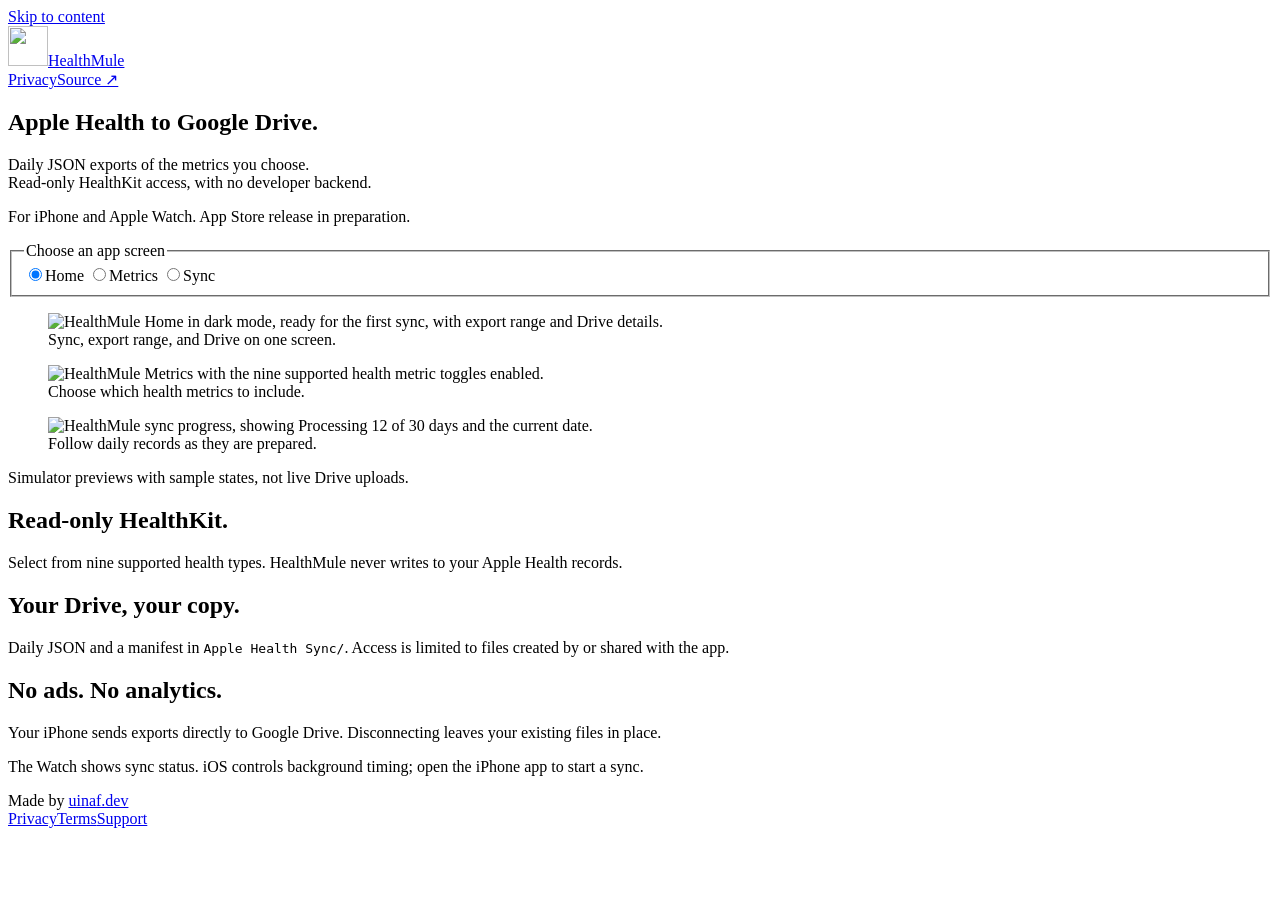
==== commit 0f6691c0: "feat: match the app and website screenshots to the site's neutral style" ====
--- a/website/index.html
+++ b/website/index.html
@@ -26,14 +26,14 @@
     <section class="app-preview" aria-label="Explore HealthMule" aria-describedby="preview-note">
       <fieldset class="preview-controls">
         <legend class="visually-hidden">Choose an app screen</legend>
-        <label><input type="radio" name="preview" id="preview-home"><span>Home</span></label>
-        <label><input type="radio" name="preview" id="preview-settings" checked><span>Settings</span></label>
+        <label><input type="radio" name="preview" id="preview-home" checked><span>Home</span></label>
+        <label><input type="radio" name="preview" id="preview-metrics"><span>Metrics</span></label>
         <label><input type="radio" name="preview" id="preview-sync"><span>Sync</span></label>
       </fieldset>
       <div class="screens">
-        <figure class="preview-home"><img src="/assets/home-dark.webp" width="660" height="1435" alt="HealthMule Home in dark mode, ready for the first sync, with a sync summary and connection status." loading="lazy"><figcaption>Check connections and sync status.</figcaption></figure>
-        <figure class="preview-settings"><img src="/assets/settings.webp" width="660" height="1435" alt="HealthMule Settings with the nine supported health metric toggles enabled." fetchpriority="high"><figcaption>Choose which health metrics to include.</figcaption></figure>
-        <figure class="preview-sync"><img src="/assets/sync-in-progress.webp" width="660" height="1435" alt="HealthMule sync progress, showing Processing 12 of 30 days." loading="lazy"><figcaption>Follow daily records as they are prepared.</figcaption></figure>
+        <figure class="preview-home"><img src="/assets/home-dark.webp" width="660" height="1435" alt="HealthMule Home in dark mode, ready for the first sync, with export range and Drive details." fetchpriority="high"><figcaption>Sync, export range, and Drive on one screen.</figcaption></figure>
+        <figure class="preview-metrics"><img src="/assets/metrics.webp" width="660" height="1435" alt="HealthMule Metrics with the nine supported health metric toggles enabled." loading="lazy"><figcaption>Choose which health metrics to include.</figcaption></figure>
+        <figure class="preview-sync"><img src="/assets/sync-in-progress.webp" width="660" height="1435" alt="HealthMule sync progress, showing Processing 12 of 30 days and the current date." loading="lazy"><figcaption>Follow daily records as they are prepared.</figcaption></figure>
       </div>
       <p class="preview-note" id="preview-note">Simulator previews with sample states, not live Drive uploads.</p>
     </section>
